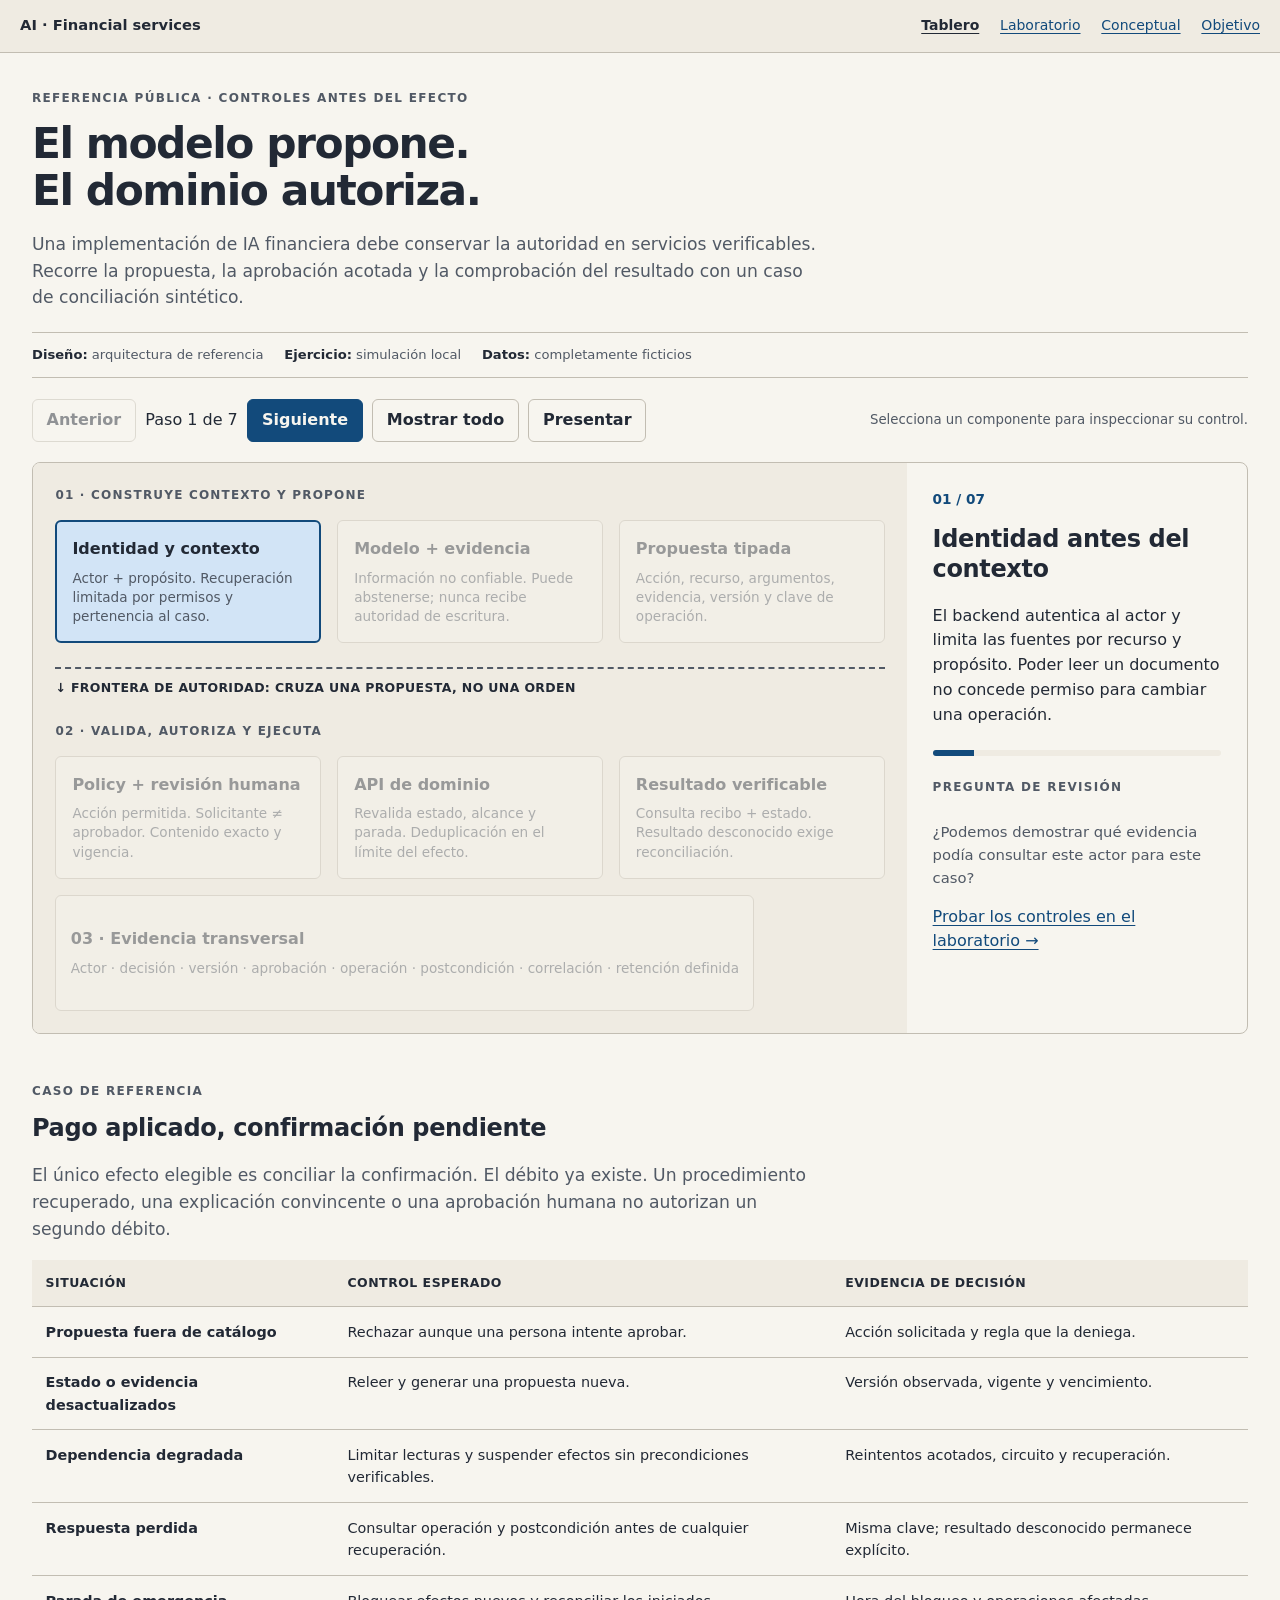
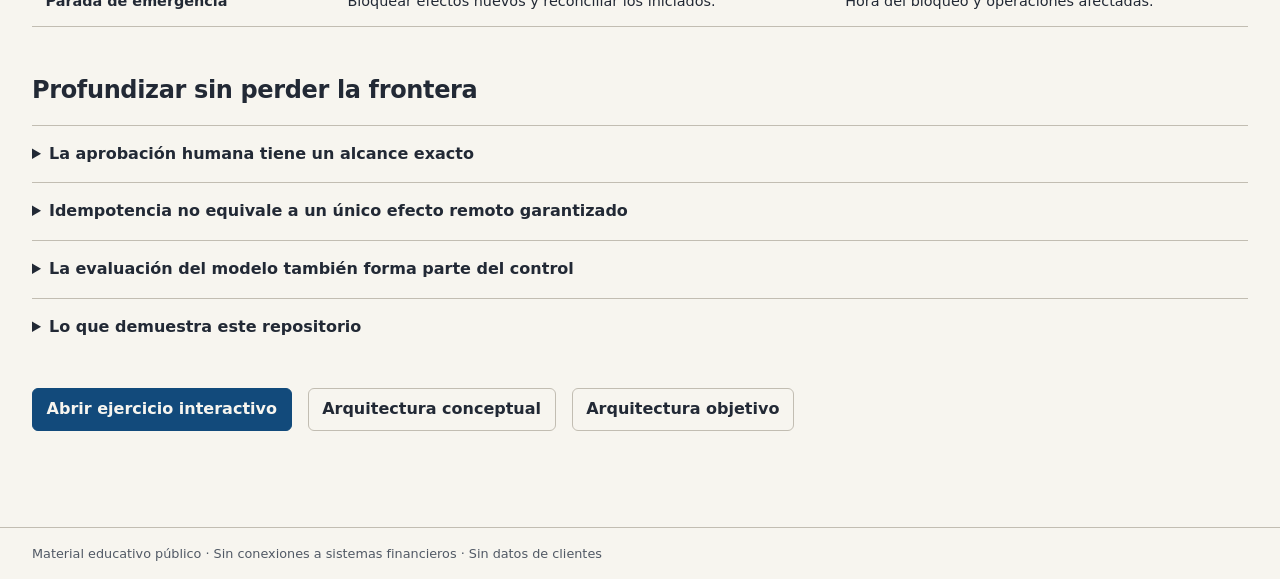
==== board/index.html @ a5ec19ca "Add public financial AI controls, local demo and reference architectures" ====
<!doctype html>
<html lang="es"><head><meta charset="utf-8"><meta name="viewport" content="width=device-width,initial-scale=1"><meta name="description" content="Tablero interactivo de controles para implementar IA en servicios financieros."><title>Controles de IA · Tablero de arquitectura</title><link rel="icon" href="data:,"><link rel="stylesheet" href="style.css"><script defer src="app.js"></script></head>
<body><a class="skip" href="#main">Saltar al tablero</a><header class="topbar"><a class="brand" href="../index.html">AI · Financial services</a><nav aria-label="Navegación principal"><a aria-current="page" href="index.html">Tablero</a><a href="../demo/index.html">Laboratorio</a><a href="../architecture/conceptual.html">Conceptual</a><a href="../architecture/target.html">Objetivo</a></nav></header>
<main id="main"><p class="eyebrow">Referencia pública · Controles antes del efecto</p><h1>El modelo propone.<br>El dominio autoriza.</h1><p class="intro">Una implementación de IA financiera debe conservar la autoridad en servicios verificables. Recorre la propuesta, la aprobación acotada y la comprobación del resultado con un caso de conciliación sintético.</p><div class="scope"><span><strong>Diseño:</strong> arquitectura de referencia</span><span><strong>Ejercicio:</strong> simulación local</span><span><strong>Datos:</strong> completamente ficticios</span></div>
<div class="toolbar" aria-label="Controles del recorrido"><button id="previous">Anterior</button><span id="counter">Paso 1 de 7</span><button id="next" class="primary">Siguiente</button><button id="show-all" aria-pressed="false">Mostrar todo</button><button id="present" aria-pressed="false">Presentar</button><small>Selecciona un componente para inspeccionar su control.</small></div>
<section class="walkthrough" aria-label="Frontera de autoridad"><div class="diagram"><div class="lane-label">01 · Construye contexto y propone</div><div class="lane"><button class="node" data-step="0"><strong>Identidad y contexto</strong><span>Actor + propósito. Recuperación limitada por permisos y pertenencia al caso.</span></button><button class="node" data-step="1"><strong>Modelo + evidencia</strong><span>Información no confiable. Puede abstenerse; nunca recibe autoridad de escritura.</span></button><button class="node" data-step="2"><strong>Propuesta tipada</strong><span>Acción, recurso, argumentos, evidencia, versión y clave de operación.</span></button></div><div class="boundary">↓ FRONTERA DE AUTORIDAD: CRUZA UNA PROPUESTA, NO UNA ORDEN</div><div class="lane-label">02 · Valida, autoriza y ejecuta</div><div class="lane"><button class="node" data-step="3"><strong>Policy + revisión humana</strong><span>Acción permitida. Solicitante ≠ aprobador. Contenido exacto y vigencia.</span></button><button class="node" data-step="4"><strong>API de dominio</strong><span>Revalida estado, alcance y parada. Deduplicación en el límite del efecto.</span></button><button class="node" data-step="5"><strong>Resultado verificable</strong><span>Consulta recibo + estado. Resultado desconocido exige reconciliación.</span></button></div><button class="node audit-rail" data-step="6"><strong>03 · Evidencia transversal</strong><span>Actor · decisión · versión · aprobación · operación · postcondición · correlación · retención definida</span></button></div>
<aside class="coach" aria-live="polite"><p class="step-index" id="step-index">01 / 07</p><h2 id="step-title">Identidad antes del contexto</h2><p id="step-copy">El backend autentica al actor y limita las fuentes por recurso y propósito. Poder leer un documento no concede permiso para cambiar una operación.</p><div class="progress" aria-hidden="true"><span id="progress" style="width:14.285%"></span></div><p class="eyebrow">Pregunta de revisión</p><p id="step-question" class="question">¿Podemos demostrar qué evidencia podía consultar este actor para este caso?</p><a id="step-demo" href="../demo/index.html">Probar los controles en el laboratorio →</a></aside></section>
<section class="section"><p class="eyebrow">Caso de referencia</p><h2>Pago aplicado, confirmación pendiente</h2><p class="intro">El único efecto elegible es conciliar la confirmación. El débito ya existe. Un procedimiento recuperado, una explicación convincente o una aprobación humana no autorizan un segundo débito.</p><div class="table-wrap"><table class="control-table"><thead><tr><th scope="col">Situación</th><th scope="col">Control esperado</th><th scope="col">Evidencia de decisión</th></tr></thead><tbody><tr><td>Propuesta fuera de catálogo</td><td>Rechazar aunque una persona intente aprobar.</td><td>Acción solicitada y regla que la deniega.</td></tr><tr><td>Estado o evidencia desactualizados</td><td>Releer y generar una propuesta nueva.</td><td>Versión observada, vigente y vencimiento.</td></tr><tr><td>Dependencia degradada</td><td>Limitar lecturas y suspender efectos sin precondiciones verificables.</td><td>Reintentos acotados, circuito y recuperación.</td></tr><tr><td>Respuesta perdida</td><td>Consultar operación y postcondición antes de cualquier recuperación.</td><td>Misma clave; resultado desconocido permanece explícito.</td></tr><tr><td>Parada de emergencia</td><td>Bloquear efectos nuevos y reconciliar los iniciados.</td><td>Hora del bloqueo y operaciones afectadas.</td></tr></tbody></table></div></section>
<section class="section"><h2>Profundizar sin perder la frontera</h2><details><summary>La aprobación humana tiene un alcance exacto</summary><p>La identidad del aprobador se verifica en servidor. La autorización se liga a la acción, recurso, argumentos, evidencia y vencimiento. Un cambio invalida esa revisión. Los controles del dominio vuelven a comprobarse inmediatamente antes del efecto.</p></details><details><summary>Idempotencia no equivale a un único efecto remoto garantizado</summary><p>Una clave estable ayuda a reconocer duplicados. Una implementación real necesita almacenamiento durable, operaciones atómicas y un contrato de deduplicación con el destino. La pérdida de una respuesta puede dejar un resultado desconocido que exige consulta y reconciliación.</p></details><details><summary>La evaluación del modelo también forma parte del control</summary><p>Separar la corrección del diagnóstico, el sustento de evidencia, la abstención, la selección de herramientas y las decisiones de autorización. Evaluar casos reservados, instrucciones hostiles, permisos de recuperación y cambios de modelo antes de promover una versión. La simulación local no mide calidad de inferencia.</p></details><details><summary>Lo que demuestra este repositorio</summary><p>Un diseño explicable y un ejercicio determinista de estados. No acredita despliegue, cumplimiento normativo, certificación, seguridad productiva, alta disponibilidad ni rendimiento real. La persistencia, autenticación e inferencia se deben implementar y validar en un entorno separado.</p></details><div class="next-links"><a class="button primary" href="../demo/index.html">Abrir ejercicio interactivo</a><a class="button" href="../architecture/conceptual.html">Arquitectura conceptual</a><a class="button" href="../architecture/target.html">Arquitectura objetivo</a></div></section></main><footer>Material educativo público · Sin conexiones a sistemas financieros · Sin datos de clientes</footer></body></html>
---- board/style.css ----
:root{color-scheme:light;--paper:oklch(97% .008 85);--panel:oklch(94% .012 85);--ink:oklch(28% .025 260);--muted:oklch(46% .023 260);--line:oklch(80% .016 85);--accent:oklch(40% .1 250);--accent-soft:oklch(91% .032 250);--good:oklch(38% .085 155);--good-bg:oklch(93% .03 155);--warn:oklch(41% .075 65);--warn-bg:oklch(94% .045 85);--bad:oklch(42% .13 28);--bad-bg:oklch(94% .025 28)}*{box-sizing:border-box}body{margin:0;background:var(--paper);color:var(--ink);font:16px/1.55 -apple-system,BlinkMacSystemFont,'Segoe UI',system-ui,sans-serif}a{color:var(--accent);text-underline-offset:.2em}a:hover{text-decoration-thickness:2px}button,input,select{font:inherit}button,.button{display:inline-flex;align-items:center;justify-content:center;min-height:42px;padding:.5rem .85rem;border:1px solid var(--line);background:var(--paper);border-radius:6px;color:var(--ink);font-weight:650;cursor:pointer;text-decoration:none}button:hover,.button:hover{border-color:var(--accent);background:var(--accent-soft)}button:active{transform:translateY(1px)}button:disabled{opacity:.48;cursor:default;transform:none}button.primary,.button.primary{background:var(--accent);color:var(--paper);border-color:var(--accent)}button[aria-pressed=true]{background:var(--accent-soft);border-color:var(--accent)}button.danger[aria-pressed=true]{background:var(--bad);color:var(--paper);border-color:var(--bad)}button.danger{color:var(--bad)}:focus-visible{outline:3px solid var(--accent);outline-offset:3px}.skip{position:fixed;left:1rem;top:-5rem;background:var(--paper);padding:1rem;z-index:30}.skip:focus{top:1rem}.topbar{display:flex;align-items:center;justify-content:space-between;gap:1rem;flex-wrap:wrap;padding:.9rem max(1.25rem,calc((100vw - 1440px)/2));border-bottom:1px solid var(--line);background:var(--panel)}.brand{font-size:.92rem;font-weight:750;text-decoration:none;color:var(--ink)}.topbar nav{display:flex;gap:1.3rem;flex-wrap:wrap;font-size:.875rem}.topbar nav a[aria-current=page]{font-weight:750;color:var(--ink)}main{max-width:1440px;padding:2.3rem 2rem 4rem;margin:auto}h1,h2,h3,p{margin-top:0}h1{font-size:2.65rem;line-height:1.12;letter-spacing:-.035em;max-width:26ch;margin-bottom:1rem}h2{font-size:1.5rem;line-height:1.25;letter-spacing:-.015em}h3{font-size:1.125rem;line-height:1.35}.eyebrow{font-size:.75rem;letter-spacing:.11em;text-transform:uppercase;font-weight:750;color:var(--muted);margin-bottom:.75rem}.intro{max-width:72ch;color:var(--muted);font-size:1.075rem}.scope{display:flex;flex-wrap:wrap;gap:.5rem 1.3rem;padding:.75rem 0;margin:1.3rem 0;color:var(--muted);font-size:.82rem;border-top:1px solid var(--line);border-bottom:1px solid var(--line)}.scope strong{color:var(--ink)}.toolbar{display:flex;align-items:center;gap:.6rem;flex-wrap:wrap;margin:1.3rem 0}.toolbar small{margin-left:auto;color:var(--muted)}.walkthrough{display:grid;grid-template-columns:minmax(0,1fr) 340px;border:1px solid var(--line);border-radius:8px;overflow:hidden}.diagram{padding:1.4rem;min-width:0;background:var(--panel)}.lane{display:grid;gap:1rem;grid-template-columns:1fr 1fr 1fr;margin:1rem 0}.lane-label{font-size:.75rem;letter-spacing:.1em;text-transform:uppercase;font-weight:750;color:var(--muted)}.node{position:relative;text-align:left;display:block;background:var(--paper);border:1px solid var(--line);padding:1rem;min-height:116px;font-weight:400;transition:opacity .15s ease-out,border-color .15s ease-out}.node strong{display:block;font-size:1rem;margin-bottom:.4rem}.node span{display:block;font-size:.85rem;line-height:1.4;color:var(--muted)}.node.current{border:2px solid var(--accent);padding:calc(1rem - 1px);background:var(--accent-soft)}.node.pending{opacity:.42}.boundary{border-top:2px dashed var(--muted);margin:1.5rem 0;padding-top:.6rem;font-size:.78rem;font-weight:750;letter-spacing:.03em}.audit-rail{border:1px solid var(--line);background:var(--paper);padding:.9rem;font-size:.85rem}.audit-rail strong{display:block}.coach{padding:1.6rem}.coach .step-index{font-size:.85rem;font-weight:750;color:var(--accent)}.coach p{max-width:65ch}.coach .question{margin-top:1.5rem;color:var(--muted);font-size:.925rem}.progress{height:6px;background:var(--panel);overflow:hidden;border-radius:4px;margin:1.4rem 0}.progress span{display:block;height:100%;background:var(--accent)}.section{margin-top:3rem}.control-table{width:100%;border-collapse:collapse;font-size:.9rem}.control-table th,.control-table td{text-align:left;vertical-align:top;padding:.85rem;border-bottom:1px solid var(--line)}.control-table th{font-size:.78rem;letter-spacing:.04em;text-transform:uppercase;background:var(--panel)}.control-table td:first-child{font-weight:650}.table-wrap{overflow-x:auto}.next-links{display:flex;gap:1rem;flex-wrap:wrap;margin:2rem 0}.note{color:var(--muted);font-size:.9rem;max-width:75ch}details{border-top:1px solid var(--line);padding:1rem 0}summary{cursor:pointer;font-weight:650}details p{max-width:75ch;margin:1rem 0 0}footer{max-width:1440px;margin:auto;padding:1rem 2rem;border-top:1px solid var(--line);color:var(--muted);font-size:.8rem}.presenting .coach,.presenting .section,.presenting .intro,.presenting footer{display:none}.presenting .walkthrough{grid-template-columns:1fr}.presenting .node{min-height:145px}.presenting .node strong{font-size:1.3rem}.presenting .node span{font-size:1rem}.status{display:inline-block;font-size:.71rem;letter-spacing:.035em;font-weight:750;padding:.2rem .4rem;border-radius:4px;background:var(--panel);color:var(--muted);white-space:nowrap}.status-VERIFIED{background:var(--good-bg);color:var(--good)}.status-UNKNOWN,.status-RETRY_WAIT,.status-REVIEW,.status-APPROVED{background:var(--warn-bg);color:var(--warn)}.status-REJECTED,.status-QUARANTINED,.status-EXPIRED,.status-ABSTAINED{background:var(--bad-bg);color:var(--bad)}@media(max-width:1100px){.walkthrough{grid-template-columns:1fr}.coach{border-top:1px solid var(--line)}.coach h2{max-width:none}}@media(max-width:640px){main{padding:1.5rem 1rem 3rem}h1{font-size:2rem}.topbar{padding:.8rem 1rem}.lane{grid-template-columns:1fr}.node{min-height:0}.toolbar small{width:100%;margin-left:0}.diagram,.coach{padding:1rem}.control-table th,.control-table td{padding:.6rem}.presenting .node{min-height:0}footer{padding:1rem}}@media(prefers-reduced-motion:reduce){*{transition:none!important;scroll-behavior:auto!important}}@media print{.topbar nav,.toolbar,.skip,button:not(.node),.next-links{display:none}.walkthrough{display:block}.node{break-inside:avoid}.node.pending{opacity:1}.coach{border-top:1px solid var(--line)}main{padding:0}h1{font-size:24pt}.section{break-inside:avoid}body{font-size:10pt}}
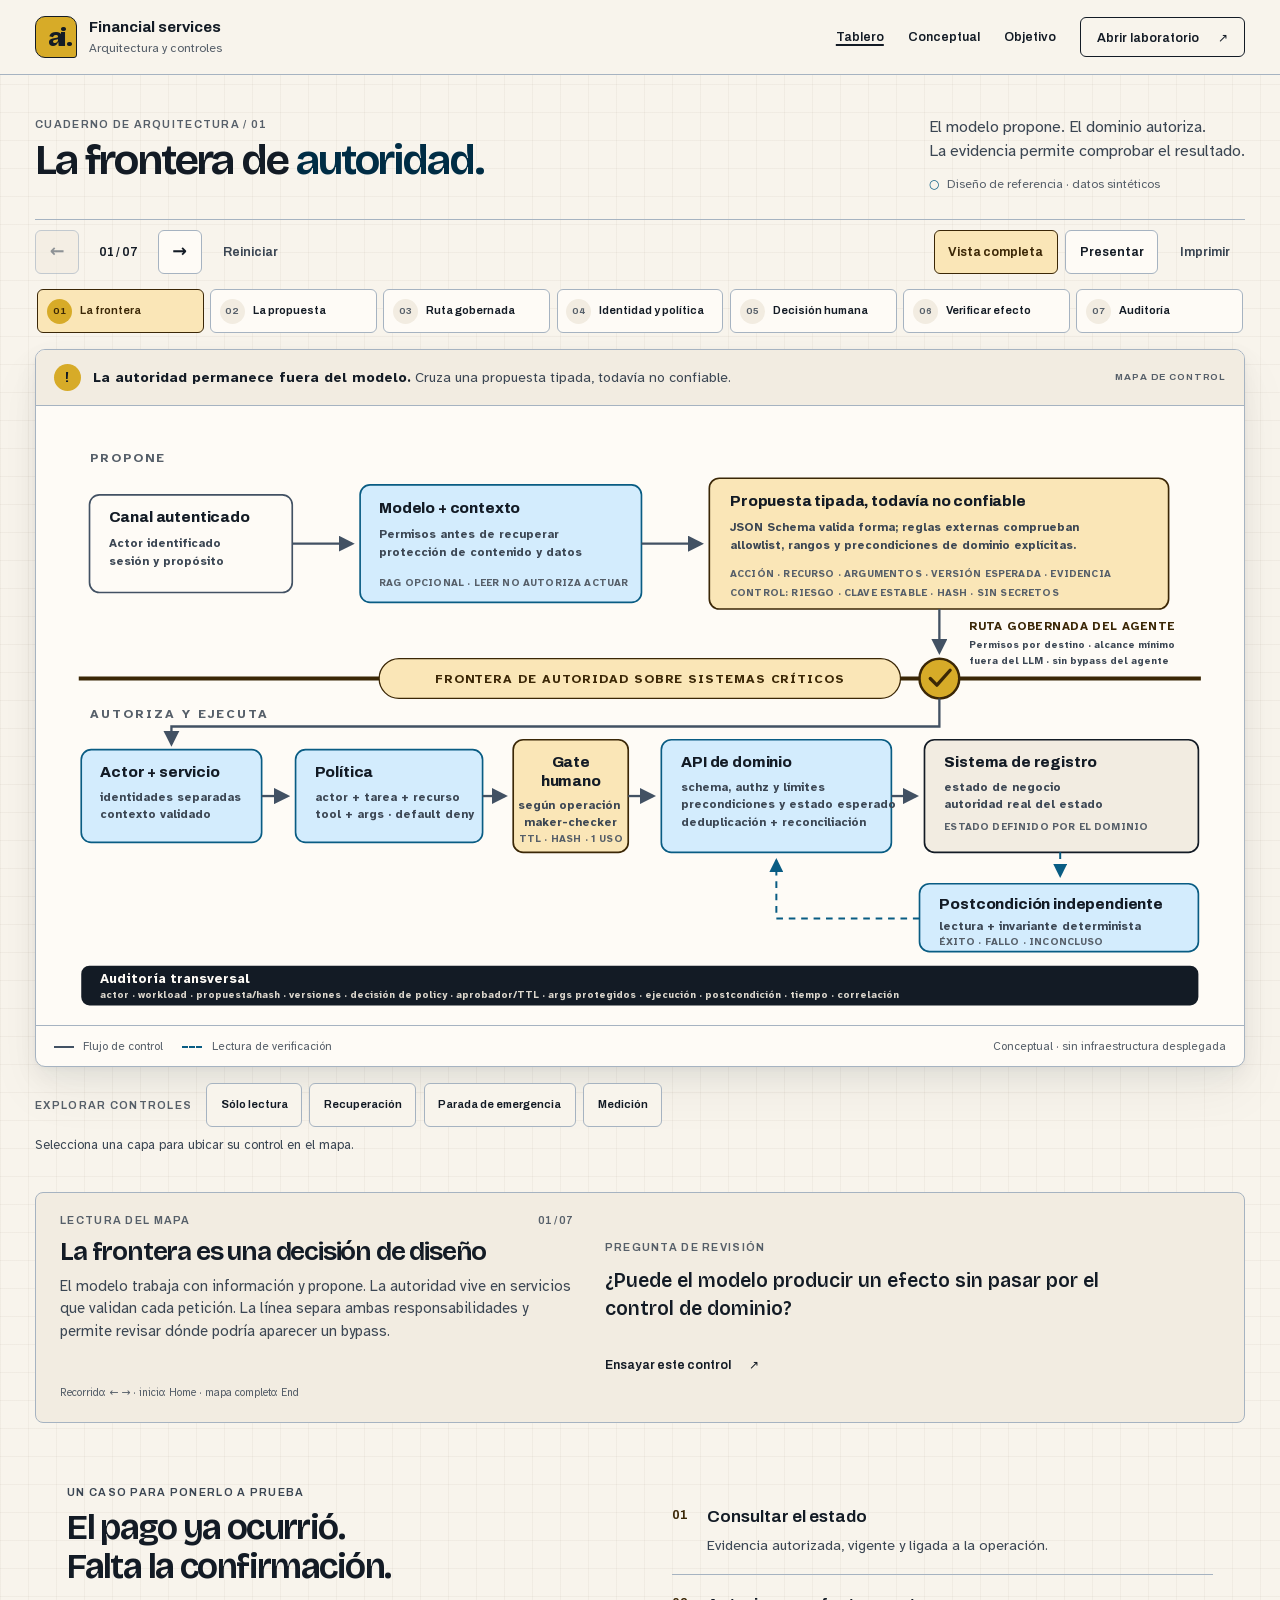
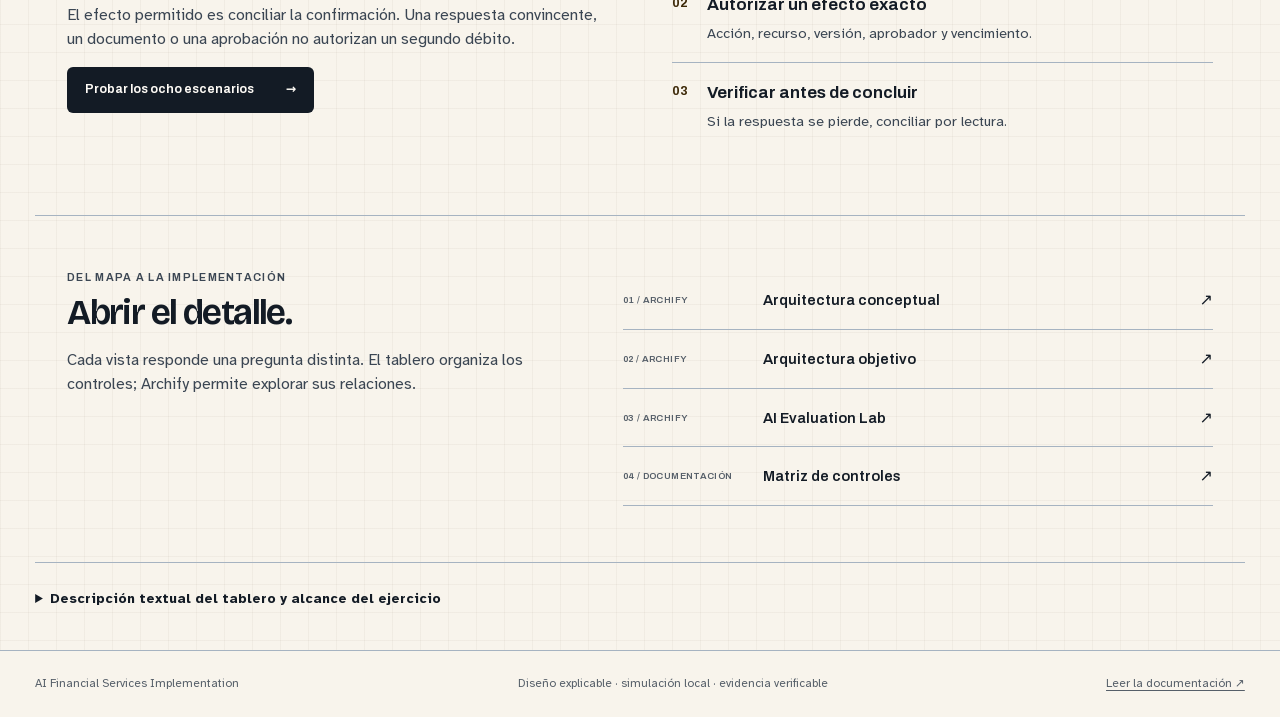
==== commit 816ebdc5: "Restore architecture board and show it in repository README" ====
--- a/board/index.html
+++ b/board/index.html
@@ -1,9 +1,207 @@
 <!doctype html>
-<html lang="es"><head><meta charset="utf-8"><meta name="viewport" content="width=device-width,initial-scale=1"><meta name="description" content="Tablero interactivo de controles para implementar IA en servicios financieros."><title>Controles de IA · Tablero de arquitectura</title><link rel="icon" href="data:,"><link rel="stylesheet" href="style.css"><script defer src="app.js"></script></head>
-<body><a class="skip" href="#main">Saltar al tablero</a><header class="topbar"><a class="brand" href="../index.html">AI · Financial services</a><nav aria-label="Navegación principal"><a aria-current="page" href="index.html">Tablero</a><a href="../demo/index.html">Laboratorio</a><a href="../architecture/conceptual.html">Conceptual</a><a href="../architecture/target.html">Objetivo</a></nav></header>
-<main id="main"><p class="eyebrow">Referencia pública · Controles antes del efecto</p><h1>El modelo propone.<br>El dominio autoriza.</h1><p class="intro">Una implementación de IA financiera debe conservar la autoridad en servicios verificables. Recorre la propuesta, la aprobación acotada y la comprobación del resultado con un caso de conciliación sintético.</p><div class="scope"><span><strong>Diseño:</strong> arquitectura de referencia</span><span><strong>Ejercicio:</strong> simulación local</span><span><strong>Datos:</strong> completamente ficticios</span></div>
-<div class="toolbar" aria-label="Controles del recorrido"><button id="previous">Anterior</button><span id="counter">Paso 1 de 7</span><button id="next" class="primary">Siguiente</button><button id="show-all" aria-pressed="false">Mostrar todo</button><button id="present" aria-pressed="false">Presentar</button><small>Selecciona un componente para inspeccionar su control.</small></div>
-<section class="walkthrough" aria-label="Frontera de autoridad"><div class="diagram"><div class="lane-label">01 · Construye contexto y propone</div><div class="lane"><button class="node" data-step="0"><strong>Identidad y contexto</strong><span>Actor + propósito. Recuperación limitada por permisos y pertenencia al caso.</span></button><button class="node" data-step="1"><strong>Modelo + evidencia</strong><span>Información no confiable. Puede abstenerse; nunca recibe autoridad de escritura.</span></button><button class="node" data-step="2"><strong>Propuesta tipada</strong><span>Acción, recurso, argumentos, evidencia, versión y clave de operación.</span></button></div><div class="boundary">↓ FRONTERA DE AUTORIDAD: CRUZA UNA PROPUESTA, NO UNA ORDEN</div><div class="lane-label">02 · Valida, autoriza y ejecuta</div><div class="lane"><button class="node" data-step="3"><strong>Policy + revisión humana</strong><span>Acción permitida. Solicitante ≠ aprobador. Contenido exacto y vigencia.</span></button><button class="node" data-step="4"><strong>API de dominio</strong><span>Revalida estado, alcance y parada. Deduplicación en el límite del efecto.</span></button><button class="node" data-step="5"><strong>Resultado verificable</strong><span>Consulta recibo + estado. Resultado desconocido exige reconciliación.</span></button></div><button class="node audit-rail" data-step="6"><strong>03 · Evidencia transversal</strong><span>Actor · decisión · versión · aprobación · operación · postcondición · correlación · retención definida</span></button></div>
-<aside class="coach" aria-live="polite"><p class="step-index" id="step-index">01 / 07</p><h2 id="step-title">Identidad antes del contexto</h2><p id="step-copy">El backend autentica al actor y limita las fuentes por recurso y propósito. Poder leer un documento no concede permiso para cambiar una operación.</p><div class="progress" aria-hidden="true"><span id="progress" style="width:14.285%"></span></div><p class="eyebrow">Pregunta de revisión</p><p id="step-question" class="question">¿Podemos demostrar qué evidencia podía consultar este actor para este caso?</p><a id="step-demo" href="../demo/index.html">Probar los controles en el laboratorio →</a></aside></section>
-<section class="section"><p class="eyebrow">Caso de referencia</p><h2>Pago aplicado, confirmación pendiente</h2><p class="intro">El único efecto elegible es conciliar la confirmación. El débito ya existe. Un procedimiento recuperado, una explicación convincente o una aprobación humana no autorizan un segundo débito.</p><div class="table-wrap"><table class="control-table"><thead><tr><th scope="col">Situación</th><th scope="col">Control esperado</th><th scope="col">Evidencia de decisión</th></tr></thead><tbody><tr><td>Propuesta fuera de catálogo</td><td>Rechazar aunque una persona intente aprobar.</td><td>Acción solicitada y regla que la deniega.</td></tr><tr><td>Estado o evidencia desactualizados</td><td>Releer y generar una propuesta nueva.</td><td>Versión observada, vigente y vencimiento.</td></tr><tr><td>Dependencia degradada</td><td>Limitar lecturas y suspender efectos sin precondiciones verificables.</td><td>Reintentos acotados, circuito y recuperación.</td></tr><tr><td>Respuesta perdida</td><td>Consultar operación y postcondición antes de cualquier recuperación.</td><td>Misma clave; resultado desconocido permanece explícito.</td></tr><tr><td>Parada de emergencia</td><td>Bloquear efectos nuevos y reconciliar los iniciados.</td><td>Hora del bloqueo y operaciones afectadas.</td></tr></tbody></table></div></section>
-<section class="section"><h2>Profundizar sin perder la frontera</h2><details><summary>La aprobación humana tiene un alcance exacto</summary><p>La identidad del aprobador se verifica en servidor. La autorización se liga a la acción, recurso, argumentos, evidencia y vencimiento. Un cambio invalida esa revisión. Los controles del dominio vuelven a comprobarse inmediatamente antes del efecto.</p></details><details><summary>Idempotencia no equivale a un único efecto remoto garantizado</summary><p>Una clave estable ayuda a reconocer duplicados. Una implementación real necesita almacenamiento durable, operaciones atómicas y un contrato de deduplicación con el destino. La pérdida de una respuesta puede dejar un resultado desconocido que exige consulta y reconciliación.</p></details><details><summary>La evaluación del modelo también forma parte del control</summary><p>Separar la corrección del diagnóstico, el sustento de evidencia, la abstención, la selección de herramientas y las decisiones de autorización. Evaluar casos reservados, instrucciones hostiles, permisos de recuperación y cambios de modelo antes de promover una versión. La simulación local no mide calidad de inferencia.</p></details><details><summary>Lo que demuestra este repositorio</summary><p>Un diseño explicable y un ejercicio determinista de estados. No acredita despliegue, cumplimiento normativo, certificación, seguridad productiva, alta disponibilidad ni rendimiento real. La persistencia, autenticación e inferencia se deben implementar y validar en un entorno separado.</p></details><div class="next-links"><a class="button primary" href="../demo/index.html">Abrir ejercicio interactivo</a><a class="button" href="../architecture/conceptual.html">Arquitectura conceptual</a><a class="button" href="../architecture/target.html">Arquitectura objetivo</a></div></section></main><footer>Material educativo público · Sin conexiones a sistemas financieros · Sin datos de clientes</footer></body></html>
+<html lang="es">
+<head>
+  <meta charset="utf-8">
+  <meta name="viewport" content="width=device-width,initial-scale=1">
+  <meta name="description" content="Tablero interactivo de controles para IA financiera: propuesta, autoridad y evidencia.">
+  <meta name="theme-color" content="#f5f1e8">
+  <title>Frontera de autoridad · AI Financial Services</title>
+  <link rel="icon" href="data:,">
+  <link rel="stylesheet" href="assets/fonts/fonts.css">
+  <link rel="stylesheet" href="board.css">
+  <link rel="stylesheet" href="diagram.css">
+  <script defer src="app.js"></script>
+</head>
+<body>
+  <a class="skip-link" href="#main">Saltar al tablero</a>
+  <header class="site-header">
+    <a class="brand" href="../index.html" aria-label="AI Financial Services, inicio"><span class="brand-symbol" aria-hidden="true">ai<span>·</span></span><span>Financial services<small>Arquitectura y controles</small></span></a>
+    <nav aria-label="Navegación principal">
+      <a href="index.html" aria-current="page">Tablero</a>
+      <a href="../architecture/conceptual.html">Conceptual</a>
+      <a href="../architecture/target.html">Objetivo</a>
+      <a class="nav-lab" href="../demo/index.html">Abrir laboratorio <span aria-hidden="true">↗</span></a>
+    </nav>
+  </header>
+  <main id="main" tabindex="-1">
+    <section class="intro" aria-labelledby="title">
+      <div><p class="eyebrow">Cuaderno de arquitectura / 01</p><h1 id="title">La frontera de <span>autoridad.</span></h1></div>
+      <div class="intro-note"><p>El modelo propone. El dominio autoriza.<br>La evidencia permite comprobar el resultado.</p><span class="scope-label"><span aria-hidden="true">○</span> Diseño de referencia · datos sintéticos</span></div>
+    </section>
+    <section class="workspace" aria-label="Tablero de controles de IA">
+      <div class="board-column">
+        <div class="board-toolbar" role="group" aria-label="Controles del recorrido">
+          <div class="walk-controls"><button id="previous" aria-label="Paso anterior" title="Paso anterior">←</button><span id="counter" class="counter">01 / 07</span><button id="next" aria-label="Paso siguiente" title="Paso siguiente">→</button><button id="restart" class="text-button">Reiniciar</button></div>
+          <div class="view-controls"><button id="show-all" aria-pressed="true">Vista completa</button><button id="present" aria-pressed="false">Presentar</button><button id="print" class="text-button">Imprimir</button></div>
+        </div>
+        <nav class="step-nav" aria-label="Siete pasos de control">
+          <ol>
+            <li><button data-go-step="1" aria-current="step"><span>01</span> La frontera</button></li>
+            <li><button data-go-step="2"><span>02</span> La propuesta</button></li>
+            <li><button data-go-step="3"><span>03</span> Ruta gobernada</button></li>
+            <li><button data-go-step="4"><span>04</span> Identidad y política</button></li>
+            <li><button data-go-step="5"><span>05</span> Decisión humana</button></li>
+            <li><button data-go-step="6"><span>06</span> Verificar efecto</button></li>
+            <li><button data-go-step="7"><span>07</span> Auditoría</button></li>
+          </ol>
+        </nav>
+        <figure class="board">
+          <div class="thesis"><span class="thesis-mark" aria-hidden="true">!</span><p><strong>La autoridad permanece fuera del modelo.</strong> Cruza una propuesta tipada, todavía no confiable.</p><span class="figure-label">MAPA DE CONTROL</span></div>
+          <div class="diagram-scroll" tabindex="0" aria-label="Mapa de arquitectura desplazable; descripción textual al final del tablero">
+<svg class="diagram" viewBox="0 0 1440 720" role="img" aria-labelledby="diagram-title diagram-desc">
+  <title id="diagram-title">Arquitectura de IA con frontera de autoridad</title>
+  <desc id="diagram-desc">Un canal autenticado entrega contexto a un modelo con recuperación controlada. El modelo produce una propuesta tipada que cruza la ruta gobernada del agente. Debajo, identidad, política, aprobación humana según riesgo, una API de dominio y el sistema de registro autorizan y ejecutan. Una lectura independiente verifica la postcondición y una auditoría transversal registra toda la cadena.</desc>
+  <defs>
+    <marker id="arrow" viewBox="0 0 10 10" refX="8.2" refY="5" markerWidth="7" markerHeight="7" orient="auto-start-reverse">
+      <path d="M 0 0 L 10 5 L 0 10 z" fill="oklch(43% 0.035 252)" />
+    </marker>
+    <marker id="arrow-control" viewBox="0 0 10 10" refX="8.2" refY="5" markerWidth="7" markerHeight="7" orient="auto-start-reverse">
+      <path d="M 0 0 L 10 5 L 0 10 z" fill="oklch(45% 0.095 237)" />
+    </marker>
+  </defs>
+  <g class="reveal is-visible" data-step="1" aria-hidden="false">
+    <text class="lane-label" x="56" y="48">PROPONE</text>
+    <line class="boundary" x1="42" y1="310" x2="1398" y2="310" />
+    <rect class="boundary-label-bg" x="405" y="286" width="630" height="48" rx="24" />
+    <text class="boundary-label" x="720" y="316" text-anchor="middle">FRONTERA DE AUTORIDAD SOBRE SISTEMAS CRÍTICOS</text>
+    <text class="lane-label" x="56" y="358">AUTORIZA Y EJECUTA</text>
+  </g>
+  <g class="reveal" data-step="2" aria-hidden="true">
+    <rect class="node" x="55" y="88" width="245" height="118" rx="12" />
+    <text class="node-title" x="78" y="121">Canal autenticado</text>
+    <text class="node-copy" x="78" y="151">
+      <tspan x="78" dy="0">Actor identificado</tspan>
+      <tspan x="78" dy="22">sesión y propósito</tspan>
+    </text>
+    <path class="flow" d="M 300 147 H 372" />
+    <rect class="node node-control" x="382" y="76" width="340" height="142" rx="12" />
+    <text class="node-title" x="405" y="110">Modelo + contexto</text>
+    <text class="node-copy" x="405" y="140">
+      <tspan x="405" dy="0">Permisos antes de recuperar</tspan>
+      <tspan x="405" dy="22">protección de contenido y datos</tspan>
+    </text>
+    <text class="node-micro" x="405" y="198">RAG OPCIONAL · LEER NO AUTORIZA ACTUAR</text>
+    <path class="flow" d="M 722 147 H 794" />
+    <rect class="node node-action" x="804" y="68" width="555" height="158" rx="12" />
+    <text class="node-title" x="829" y="102">Propuesta tipada, todavía no confiable</text>
+    <text class="node-copy" x="829" y="132">
+      <tspan x="829" dy="0">JSON Schema valida forma; reglas externas comprueban</tspan>
+      <tspan x="829" dy="22">allowlist, rangos y precondiciones de dominio explícitas.</tspan>
+    </text>
+    <text class="node-micro" x="829" y="187">ACCIÓN · RECURSO · ARGUMENTOS · VERSIÓN ESPERADA · EVIDENCIA</text>
+    <text class="node-micro" x="829" y="210">CONTROL: RIESGO · CLAVE ESTABLE · HASH · SIN SECRETOS</text>
+  </g>
+  <g class="reveal" data-step="3" aria-hidden="true">
+    <path class="flow" d="M 1082 226 V 278" />
+    <circle class="gateway" cx="1082" cy="310" r="24" />
+    <path d="M 1071 310 L 1079 318 L 1095 300" fill="none" stroke="oklch(29% 0.055 76)" stroke-width="4" stroke-linecap="round" stroke-linejoin="round" />
+    <text class="gateway-label" x="1118" y="251">RUTA GOBERNADA DEL AGENTE</text>
+    <text class="gateway-copy" x="1118" y="273">Permisos por destino · alcance mínimo</text>
+    <text class="gateway-copy" x="1118" y="292">fuera del LLM · sin bypass del agente</text>
+  </g>
+  <g class="reveal" data-step="4" aria-hidden="true">
+    <path class="flow" d="M 1082 334 V 368 H 154 V 389" />
+    <rect class="node node-control" x="45" y="396" width="218" height="112" rx="12" />
+    <text class="node-title" x="68" y="429">Actor + servicio</text>
+    <text class="node-copy" x="68" y="458">
+      <tspan x="68" dy="0">identidades separadas</tspan>
+      <tspan x="68" dy="21">contexto validado</tspan>
+    </text>
+    <path class="flow" d="M 263 452 H 294" />
+    <rect class="node node-control" x="304" y="396" width="226" height="112" rx="12" />
+    <text class="node-title" x="327" y="429">Política</text>
+    <text class="node-copy" x="327" y="458">
+      <tspan x="327" dy="0">actor + tarea + recurso</tspan>
+      <tspan x="327" dy="21">tool + args · default deny</tspan>
+    </text>
+    <rect class="node node-control" x="746" y="384" width="278" height="136" rx="12" />
+    <text class="node-title" x="770" y="417">API de dominio</text>
+    <text class="node-copy" x="770" y="446">
+      <tspan x="770" dy="0">schema, authz y límites</tspan>
+      <tspan x="770" dy="21">precondiciones y estado esperado</tspan>
+      <tspan x="770" dy="21">deduplicación + reconciliación</tspan>
+    </text>
+    <path class="flow" d="M 1024 452 H 1054" />
+    <rect class="node node-target" x="1064" y="384" width="331" height="136" rx="12" />
+    <text class="node-title" x="1088" y="417">Sistema de registro</text>
+    <text class="node-copy" x="1088" y="446">
+      <tspan x="1088" dy="0">estado de negocio</tspan>
+      <tspan x="1088" dy="21">autoridad real del estado</tspan>
+    </text>
+    <text class="node-micro" x="1088" y="493">ESTADO DEFINIDO POR EL DOMINIO</text>
+  </g>
+  <g class="reveal" data-step="5" aria-hidden="true">
+    <path class="flow" d="M 530 452 H 557" />
+    <rect class="node node-action" x="567" y="384" width="139" height="136" rx="12" />
+    <text class="node-title" x="636.5" y="417" text-anchor="middle">Gate</text>
+    <text class="node-title" x="636.5" y="440" text-anchor="middle">humano</text>
+    <text class="node-copy" x="636.5" y="468" text-anchor="middle">
+      <tspan x="636.5" dy="0">según operación</tspan>
+      <tspan x="636.5" dy="20">maker-checker</tspan>
+    </text>
+    <text class="node-micro" x="636.5" y="507" text-anchor="middle">TTL · HASH · 1 USO</text>
+    <path class="flow" d="M 706 452 H 736" />
+  </g>
+  <g class="reveal" data-step="6" aria-hidden="true">
+    <path class="flow-dashed" d="M 1228 520 V 548" />
+    <rect class="node node-control" x="1058" y="558" width="337" height="82" rx="12" />
+    <text class="node-title" x="1082" y="588">Postcondición independiente</text>
+    <text class="node-copy" x="1082" y="614">lectura + invariante determinista</text>
+    <text class="node-micro" x="1082" y="632">ÉXITO · FALLO · INCONCLUSO</text>
+    <path class="flow-dashed" d="M 1058 600 H 885 V 530" />
+  </g>
+  <g class="reveal" data-step="7" aria-hidden="true">
+    <rect class="audit-rail" x="45" y="657" width="1350" height="48" rx="10" />
+    <text class="audit-title" x="68" y="678">Auditoría transversal</text>
+    <text class="audit-copy" x="68" y="696">actor · workload · propuesta/hash · versiones · decisión de policy · aprobador/TTL · args protegidos · ejecución · postcondición · tiempo · correlación</text>
+  </g>
+  <g id="overlay-readonly" class="extension-layer" aria-hidden="true" hidden="hidden">
+    <rect class="extension-box" x="766" y="342" width="432" height="34" rx="8" />
+    <text class="extension-title" x="783" y="364">SÓLO LECTURA</text>
+    <text class="extension-copy" x="885" y="364">sin acción mutante; mismo plano de control</text>
+  </g>
+  <g id="overlay-durable" class="extension-layer" aria-hidden="true" hidden="hidden">
+    <rect class="extension-box" x="742" y="548" width="284" height="87" rx="10" />
+    <text class="extension-title" x="765" y="577">Recuperación durable</text>
+    <text class="extension-copy" x="765" y="600">Estado durable + clave estable</text>
+    <text class="extension-copy" x="765" y="621">Entrega repetible; efecto verificable</text>
+  </g>
+  <g id="overlay-kill" class="extension-layer" aria-hidden="true" hidden="hidden">
+    <line class="danger-mark" x1="716" y1="431" x2="738" y2="473" />
+    <line class="danger-mark" x1="738" y1="431" x2="716" y2="473" />
+    <rect x="574" y="535" width="280" height="48" rx="8" fill="oklch(94% 0.035 28)" stroke="oklch(49% 0.16 28)" stroke-width="2" />
+    <text x="594" y="555" fill="oklch(49% 0.16 28)" font-size="14" font-weight="800">PARADA POR HERRAMIENTA</text>
+    <text x="594" y="575" fill="oklch(39% 0.026 252)" font-size="12.5">bloquea nuevos efectos; revisar los iniciados</text>
+  </g>
+  <g id="overlay-metrics" class="extension-layer" aria-hidden="true" hidden="hidden">
+    <rect class="extension-box" x="45" y="548" width="654" height="87" rx="10" />
+    <text class="extension-title" x="68" y="576">¿Cómo sé que funciona?</text>
+    <text class="extension-copy" x="68" y="600">acción y argumentos · acceso a datos · latencia · costo</text>
+    <text class="extension-copy" x="68" y="622">permisos erróneos · postcondición · duplicados · incertidumbre</text>
+  </g>
+</svg>
+          </div>
+          <figcaption><span><span class="legend-line" aria-hidden="true"></span> Flujo de control</span><span><span class="legend-line dashed" aria-hidden="true"></span> Lectura de verificación</span><span>Conceptual · sin infraestructura desplegada</span></figcaption>
+        </figure>
+        <div class="layers" role="group" aria-label="Capas opcionales del mapa"><span class="eyebrow">Explorar controles</span><button data-layer="readonly" aria-pressed="false">Sólo lectura</button><button data-layer="durable" aria-pressed="false">Recuperación</button><button data-layer="kill" aria-pressed="false">Parada de emergencia</button><button data-layer="metrics" aria-pressed="false">Medición</button><p id="layer-note">Selecciona una capa para ubicar su control en el mapa.</p></div>
+      </div>
+      <aside class="coach" aria-labelledby="step-title">
+        <div class="coach-heading"><p class="eyebrow">Lectura del mapa</p><span id="step-index">01 / 07</span></div>
+        <h2 id="step-title">La frontera es una decisión de diseño</h2>
+        <p id="step-copy"></p>
+        <div class="review-question"><span class="eyebrow">Pregunta de revisión</span><p id="step-question"></p></div>
+        <a class="coach-link" href="../demo/index.html">Ensayar este control <span aria-hidden="true">↗</span></a>
+        <p class="keyboard-hint">Recorrido: ← → · inicio: Home · mapa completo: End</p>
+      </aside>
+    </section>
+    <section class="case-study" aria-labelledby="case-title">
+      <div><p class="eyebrow">Un caso para ponerlo a prueba</p><h2 id="case-title">El pago ya ocurrió.<br>Falta la confirmación.</h2><p>El efecto permitido es conciliar la confirmación. Una respuesta convincente, un documento o una aprobación no autorizan un segundo débito.</p><a class="button primary" href="../demo/index.html">Probar los ocho escenarios <span aria-hidden="true">→</span></a></div>
+      <ol class="case-sequence"><li><span>01</span><div><strong>Consultar el estado</strong><p>Evidencia autorizada, vigente y ligada a la operación.</p></div></li><li><span>02</span><div><strong>Autorizar un efecto exacto</strong><p>Acción, recurso, versión, aprobador y vencimiento.</p></div></li><li><span>03</span><div><strong>Verificar antes de concluir</strong><p>Si la respuesta se pierde, conciliar por lectura.</p></div></li></ol>
+    </section>
+    <section class="reading" aria-labelledby="reading-title"><div><p class="eyebrow">Del mapa a la implementación</p><h2 id="reading-title">Abrir el detalle.</h2><p>Cada vista responde una pregunta distinta. El tablero organiza los controles; Archify permite explorar sus relaciones.</p></div><div class="reading-links"><a href="../architecture/conceptual.html"><span>01 / ARCHIFY</span><strong>Arquitectura conceptual</strong><span aria-hidden="true">↗</span></a><a href="../architecture/target.html"><span>02 / ARCHIFY</span><strong>Arquitectura objetivo</strong><span aria-hidden="true">↗</span></a><a href="../architecture/evaluation-lab.html"><span>03 / ARCHIFY</span><strong>AI Evaluation Lab</strong><span aria-hidden="true">↗</span></a><a href="../docs/controls.md"><span>04 / DOCUMENTACIÓN</span><strong>Matriz de controles</strong><span aria-hidden="true">↗</span></a></div></section>
+    <details class="text-description"><summary>Descripción textual del tablero y alcance del ejercicio</summary><p>Un canal autenticado entrega contexto autorizado al modelo. La recuperación documental es opcional y no concede permiso de acción. La salida pasa como propuesta tipada por una ruta gobernada. Fuera del modelo, identidad, política, aprobación según riesgo y API de dominio verifican permisos y estado antes de actuar sobre el sistema de registro. Una lectura independiente comprueba la postcondición; la auditoría correlaciona decisiones y resultados.</p><p>Las capas ubican lecturas, recuperación, parada y medición como requisitos de diseño. La demo local ilustra reglas con respuestas predeterminadas; no demuestra aislamiento, identidad real ni un único efecto remoto garantizado. AI Evaluation Lab es un diseño separado, todavía conceptual.</p></details>
+    <p class="sr-only" id="step-announcement" role="status" aria-live="polite"></p>
+  </main>
+  <footer><span>AI Financial Services Implementation</span><span>Diseño explicable · simulación local · evidencia verificable</span><a href="../README.md">Leer la documentación ↗</a></footer>
+</body>
+</html>
--- a/board/assets/fonts/fonts.css
+++ b/board/assets/fonts/fonts.css
@@ -0,0 +1,8 @@
+/* Local font assets. Copyright and SIL Open Font License notices: FONT-LICENSES.txt. */
+@font-face { font-family: "Bricolage Grotesque"; font-style: normal; font-weight: 500 800; font-stretch: 75% 100%; font-display: swap; src: url("./bricolage-grotesque-variable.woff2") format("woff2"); }
+
+@font-face { font-family: "Atkinson Hyperlegible"; font-style: normal; font-weight: 400; font-stretch: 100%; font-display: swap; src: url("./atkinson-hyperlegible-regular.woff2") format("woff2"); }
+
+@font-face { font-family: "Atkinson Hyperlegible"; font-style: normal; font-weight: 700; font-stretch: 100%; font-display: swap; src: url("./atkinson-hyperlegible-bold.woff2") format("woff2"); }
+
+@font-face { font-family: "Archivo"; font-style: normal; font-weight: 600 800; font-stretch: 100%; font-display: swap; src: url("./archivo-variable.woff2") format("woff2"); }
--- a/board/board.css
+++ b/board/board.css
@@ -0,0 +1,189 @@
+:root {
+  color-scheme: light;
+  --canvas: oklch(96.8% 0.012 83);
+  --surface: oklch(99% 0.008 83);
+  --surface-muted: oklch(94.5% 0.016 83);
+  --ink: oklch(22% 0.022 252);
+  --ink-soft: oklch(39% 0.026 252);
+  --ink-muted: oklch(48% 0.02 252);
+  --line: oklch(76% 0.025 252);
+  --line-strong: oklch(43% 0.035 252);
+  --accent: oklch(76% 0.145 88);
+  --accent-soft: oklch(93% 0.065 88);
+  --accent-ink: oklch(29% 0.055 76);
+  --control: oklch(45% 0.095 237);
+  --control-soft: oklch(93% 0.035 237);
+  --control-ink: oklch(28% 0.065 237);
+  --danger: oklch(49% 0.16 28);
+  --ease: cubic-bezier(0.16, 1, 0.3, 1);
+  font-family: 'Atkinson Hyperlegible', system-ui, sans-serif;
+  color: var(--ink);
+  background: var(--canvas);
+  font-synthesis: none;
+}
+* { box-sizing: border-box; }
+html { scroll-behavior: smooth; -webkit-font-smoothing: antialiased; }
+body {
+  margin: 0; min-width: 320px; line-height: 1.5;
+  background-image: linear-gradient(oklch(77% 0.02 83 / .12) 1px, transparent 1px), linear-gradient(90deg, oklch(77% 0.02 83 / .12) 1px, transparent 1px);
+  background-size: 28px 28px;
+}
+a { color: inherit; text-underline-offset: .22em; }
+button, .button { font: 650 .78rem/1.25 'Archivo', system-ui, sans-serif; }
+button { min-height: 44px; min-width: 44px; padding: .55rem .85rem; color: var(--ink); border: 1px solid var(--line); border-radius: 6px; background: var(--surface); cursor: pointer; transition: background-color 180ms var(--ease), border-color 180ms var(--ease), transform 180ms var(--ease); }
+button:hover { background: var(--surface-muted); border-color: var(--line-strong); }
+button:active { transform: translateY(1px); }
+button:disabled { cursor: default; color: var(--ink-muted); background: var(--surface-muted); opacity: .65; transform: none; }
+button[aria-pressed='true'] { color: var(--accent-ink); background: var(--accent-soft); border-color: var(--accent-ink); }
+a:focus-visible, button:focus-visible, summary:focus-visible, .diagram-scroll:focus-visible { outline: 3px solid var(--control); outline-offset: 4px; }
+[hidden] { display: none !important; }
+::selection { color: var(--accent-ink); background: var(--accent); }
+.sr-only { position: absolute; width: 1px; height: 1px; padding: 0; margin: -1px; overflow: hidden; clip-path: inset(50%); white-space: nowrap; }
+.skip-link { position: fixed; z-index: 100; top: .75rem; left: .75rem; padding: .7rem 1rem; color: var(--surface); background: var(--ink); transform: translateY(-200%); }
+.skip-link:focus { transform: none; }
+.site-header { display: flex; align-items: center; justify-content: space-between; gap: 1rem; padding: 1rem 2.2rem; border-bottom: 1px solid var(--line); background: var(--canvas); }
+.brand { display: flex; align-items: center; gap: .75rem; text-decoration: none; font: 700 .95rem/1.25 'Archivo', sans-serif; }
+.brand small { display: block; margin-top: .18rem; color: var(--ink-muted); font: 400 .77rem 'Atkinson Hyperlegible', sans-serif; }
+.brand-symbol { display: grid; place-content: center; position: relative; width: 42px; height: 42px; border: 1px solid var(--ink); border-radius: 10px 10px 3px 10px; font: 750 1.65rem 'Bricolage Grotesque', sans-serif; letter-spacing: -.12em; background: var(--accent); }
+.brand-symbol span { position: absolute; right: 6px; top: 11px; }
+.site-header nav { display: flex; flex-wrap: wrap; gap: 1.5rem; align-items: center; font: 600 .78rem 'Archivo', sans-serif; }
+.site-header nav a { text-decoration: none; padding: .5rem 0; }
+.site-header nav a[aria-current] { text-decoration: underline; text-decoration-thickness: 2px; }
+.site-header nav .nav-lab { border: 1px solid var(--ink); padding: .7rem 1rem; border-radius: 6px; }
+.nav-lab span { margin-left: 1rem; }
+main { max-width: 1800px; margin: auto; padding: 0 2.2rem; }
+.intro { display: flex; align-items: center; justify-content: space-between; gap: 2rem; padding: 2rem 0 1.5rem; }
+.eyebrow { margin: 0 0 .55rem; color: var(--ink-muted); font: 650 .67rem 'Archivo', sans-serif; letter-spacing: .12em; text-transform: uppercase; }
+h1, h2 { font-family: 'Bricolage Grotesque', system-ui, sans-serif; font-weight: 650; letter-spacing: -.045em; text-wrap: balance; }
+h1 { margin: 0; font-size: 2.7rem; line-height: 1.04; }
+h1 span { color: var(--control-ink); }
+.intro-note { max-width: 33rem; padding-top: .5rem; }
+.intro-note p { margin: 0 0 .5rem; font-size: 1rem; color: var(--ink-soft); }
+.scope-label { color: var(--ink-muted); font-size: .76rem; }
+.scope-label > span { color: var(--control); margin-right: .3rem; }
+.workspace { display: grid; gap: 1.5rem; align-items: start; }
+.board-column { min-width: 0; }
+.board-toolbar { display: flex; align-items: center; justify-content: space-between; gap: .8rem; padding: .65rem 0; border-top: 1px solid var(--line); }
+.walk-controls, .view-controls { display: flex; align-items: center; gap: .45rem; }
+.walk-controls > button:first-child, .walk-controls > button:nth-child(3) { font-size: 1.1rem; padding: .3rem; }
+.counter { min-width: 4rem; text-align: center; font: 650 .75rem 'Archivo', sans-serif; font-variant-numeric: tabular-nums; }
+.text-button { background: transparent; border-color: transparent; color: var(--ink-soft); }
+.step-nav { overflow-x: auto; scrollbar-width: thin; margin-bottom: .65rem; }
+.step-nav ol { display: grid; grid-template-columns: repeat(7, minmax(0, 1fr)); gap: .4rem; list-style: none; margin: 0; padding: .25rem .1rem .35rem; min-width: 850px; }
+.step-nav button { display: flex; align-items: center; gap: .5rem; width: 100%; height: 100%; text-align: left; font-size: .68rem; padding: .55rem; }
+.step-nav button > span { display: grid; place-content: center; flex: 0 0 25px; height: 25px; font-size: .62rem; border-radius: 50%; color: var(--ink-muted); background: var(--surface-muted); }
+.step-nav button[aria-current] { border-color: var(--accent-ink); background: var(--accent-soft); color: var(--accent-ink); }
+.step-nav button[aria-current] > span { background: var(--accent); color: var(--accent-ink); }
+.board { margin: 0; overflow: hidden; border: 1px solid var(--line); border-radius: 10px; background: var(--surface); box-shadow: 0 2px 4px oklch(25% .025 252 / .03), 0 10px 24px oklch(25% .025 252 / .06), 0 24px 54px oklch(25% .025 252 / .05); }
+.thesis { display: flex; align-items: center; gap: .75rem; padding: .85rem 1.1rem; background: var(--surface-muted); border-bottom: 1px solid var(--line); }
+.thesis-mark { display: grid; place-content: center; flex: 0 0 27px; height: 27px; background: var(--accent); border-radius: 50%; font: 700 .9rem 'Archivo', sans-serif; }
+.thesis p { margin: 0; font-size: .88rem; color: var(--ink-soft); }
+.thesis strong { color: var(--ink); }
+.figure-label { margin-left: auto; white-space: nowrap; color: var(--ink-muted); font: 650 .6rem 'Archivo', sans-serif; letter-spacing: .09em; }
+.diagram-scroll { overflow: auto; overscroll-behavior-inline: contain; padding: 1rem .5rem .5rem; background: var(--surface); }
+.diagram { display: block; width: 100%; min-width: 1000px; aspect-ratio: 2; font-family: 'Atkinson Hyperlegible', system-ui, sans-serif; }
+.diagram .node-title { font-family: 'Archivo', sans-serif; }
+.diagram .reveal { visibility: hidden; opacity: 0; transition: opacity 200ms var(--ease); }
+.diagram .reveal.is-visible { visibility: visible; opacity: 1; }
+.diagram .is-current .node { stroke-width: 3; }
+figcaption { display: flex; flex-wrap: wrap; gap: 1.2rem; align-items: center; padding: .7rem 1.1rem; border-top: 1px solid var(--line); color: var(--ink-muted); font-size: .72rem; }
+figcaption > span:last-child { margin-left: auto; }
+.legend-line { display: inline-block; width: 20px; border-top: 2px solid var(--line-strong); margin-right: .4rem; vertical-align: middle; }
+.legend-line.dashed { border-top-style: dashed; border-color: var(--control); }
+.layers { display: flex; align-items: center; flex-wrap: wrap; gap: .45rem; margin-top: 1rem; }
+.layers > .eyebrow { margin: 0 .4rem 0 0; }
+.layers button { background: var(--canvas); font-size: .69rem; }
+.layers button[aria-pressed=true] { background: var(--accent-soft); }
+.layers p { flex-basis: 100%; margin: .1rem 0 0; min-height: 2.5em; font-size: .8rem; color: var(--ink-soft); }
+.coach { display: grid; grid-template-columns: 1fr 1.2fr; gap: 0 2rem; padding: 1.3rem 1.5rem; border: 1px solid var(--line); border-radius: 8px; background: var(--surface-muted); }
+.coach-heading { grid-column: 1; display: flex; justify-content: space-between; align-items: baseline; color: var(--ink-muted); }
+.coach-heading > span { font: 600 .7rem 'Archivo', sans-serif; }
+.coach h2 { grid-column: 1; margin: .1rem 0 .55rem; font-size: 1.65rem; line-height: 1.15; }
+#step-copy { grid-column: 1; max-width: 65ch; margin: 0; font-size: .93rem; color: var(--ink-soft); }
+.review-question { grid-column: 2; grid-row: 1 / 4; padding: .25rem 0; align-self: center; }
+.review-question p { margin: .6rem 0 0; font: 600 1.22rem/1.4 'Bricolage Grotesque', sans-serif; max-width: 40ch; }
+.coach-link { grid-column: 2; font: 650 .76rem 'Archivo', sans-serif; margin-top: 1rem; text-decoration: none; }
+.coach-link span { padding-left: 1rem; }
+.keyboard-hint { grid-column: 1; margin: .8rem 0 0; font-size: .68rem; color: var(--ink-muted); }
+.case-study { display: grid; grid-template-columns: 1fr 1fr; gap: 4rem; padding: 4rem 2rem; border-bottom: 1px solid var(--line); }
+.case-study h2, .reading h2 { font-size: 2.2rem; line-height: 1.1; margin: .7rem 0 1rem; }
+.case-study p, .reading p { max-width: 60ch; color: var(--ink-soft); }
+.button { display: inline-flex; align-items: center; justify-content: space-between; gap: 2rem; padding: .95rem 1.1rem; border-radius: 6px; text-decoration: none; }
+.primary { color: var(--surface); background: var(--ink); }
+.primary:hover { background: var(--control-ink); }
+.case-sequence { list-style: none; margin: 0; padding: 0; }
+.case-sequence li { display: flex; gap: 1.2rem; padding: 1.1rem 0; border-bottom: 1px solid var(--line); }
+.case-sequence li:last-child { border: 0; }
+.case-sequence li > span { color: var(--accent-ink); font: 650 .8rem 'Archivo', sans-serif; margin-top: .2rem; }
+.case-sequence strong { font: 650 1.05rem 'Archivo', sans-serif; }
+.case-sequence p { margin: .4rem 0 0; font-size: .9rem; }
+.reading { display: grid; grid-template-columns: 1fr 1.2fr; gap: 4rem; padding: 3.5rem 2rem; }
+.reading-links a { display: grid; grid-template-columns: 8rem 1fr auto; gap: .75rem; align-items: center; padding: 1.05rem 0; border-bottom: 1px solid var(--line); text-decoration: none; }
+.reading-links a:hover strong { text-decoration: underline; text-underline-offset: .2em; }
+.reading-links a > span:first-child { font: 600 .58rem 'Archivo', sans-serif; letter-spacing: .04em; color: var(--ink-muted); }
+.reading-links strong { font: 600 .9rem 'Archivo', sans-serif; }
+.text-description { border-top: 1px solid var(--line); padding: 1rem 0 2rem; font-size: .85rem; }
+summary { cursor: pointer; padding: .6rem 0; font-weight: 700; }
+.text-description p { max-width: 90ch; color: var(--ink-soft); }
+footer { display: flex; flex-wrap: wrap; justify-content: space-between; gap: 1rem; padding: 1.5rem 2.2rem; border-top: 1px solid var(--line); font-size: .73rem; color: var(--ink-muted); background: var(--canvas); }
+.presenting .site-header, .presenting .intro, .presenting .coach, .presenting .case-study, .presenting .reading, .presenting .text-description, .presenting footer, .presenting .keyboard-hint { display: none; }
+.presenting main { max-width: 1900px; }
+.presenting .workspace { grid-template-columns: 1fr; padding-top: .5rem; }
+@media(min-width:1600px) {
+  .workspace { grid-template-columns: minmax(0,1fr) 300px; }
+  .coach { display: block; margin-top: 4rem; padding: 1.35rem; position: sticky; top: 1rem; }
+  .coach h2 { font-size: 1.8rem; margin-top: .7rem; }
+  .review-question { padding-top: 1.5rem; margin-top: 1.5rem; border-top: 1px solid var(--line); }
+  .review-question p { font-size: 1.2rem; }
+  .coach-link { display: block; margin-top: 1.5rem; }
+}
+@media(max-width:900px) {
+  .site-header { padding: 1rem; align-items: flex-start; }
+  .site-header nav { gap: .8rem; justify-content: flex-end; }
+  .brand small { display: none; }
+  main { padding-inline: 1rem; }
+  .intro { gap: 1rem; align-items: flex-start; }
+  h1 { font-size: 2.2rem; }
+  .intro-note { max-width: 22rem; }
+  .figure-label { display: none; }
+  .case-study, .reading { padding-inline: .5rem; gap: 2rem; }
+  .reading-links a { grid-template-columns: 1fr auto; }
+  .reading-links a > span:first-child { grid-column: 1 / -1; }
+}
+@media(max-width:600px) {
+  .site-header { display: block; }
+  .site-header nav { margin-top: 1rem; justify-content: flex-start; gap: 1rem; font-size: .7rem; }
+  .site-header nav .nav-lab { padding: .6rem; }
+  .intro { display: block; padding: 1.6rem 0 1rem; }
+  h1 { font-size: 2.1rem; }
+  .intro-note { padding-top: 1rem; max-width: none; }
+  .intro-note p { font-size: .92rem; }
+  .board-toolbar { align-items: flex-start; flex-wrap: wrap; }
+  .view-controls { width: 100%; }
+  .view-controls > button { flex: 1; }
+  .thesis { padding: .75rem; align-items: flex-start; }
+  .thesis p { font-size: .8rem; }
+  figcaption { font-size: .66rem; gap: .5rem 1rem; }
+  figcaption > span:last-child { flex-basis: 100%; margin: 0; }
+  .layers > .eyebrow { flex-basis: 100%; margin-bottom: .3rem; }
+  .coach { display: block; padding: 1rem; }
+  .coach h2 { font-size: 1.5rem; margin-top: .5rem; }
+  .review-question { margin-top: 1.3rem; }
+  .coach-link { display: block; margin: 1rem 0; }
+  .case-study, .reading { grid-template-columns: 1fr; padding: 2.5rem .25rem; gap: 1.5rem; }
+  .case-study h2, .reading h2 { font-size: 1.9rem; }
+  footer { padding: 1rem; }
+}
+@media(prefers-reduced-motion:reduce) { *, *::before, *::after { scroll-behavior: auto !important; transition: none !important; } }
+@media print {
+  @page { size: landscape; margin: 10mm; }
+  body { background: var(--surface); }
+  .site-header, .intro-note, .board-toolbar, .step-nav, .layers, .coach, .case-study, .reading, .text-description, footer { display: none !important; }
+  main { padding: 0; }
+  .intro { padding: 0 0 1rem; }
+  .board { box-shadow: none; }
+  .diagram-scroll { overflow: visible; }
+  .diagram { min-width: 0; width: 100%; }
+  .diagram .reveal { visibility: visible !important; opacity: 1 !important; }
+  .extension-layer { display: none !important; }
+}
--- a/board/diagram.css
+++ b/board/diagram.css
@@ -0,0 +1,140 @@
+.diagram .lane-label {
+      fill: var(--ink-muted);
+      font-size: 15px;
+      font-weight: 780;
+      letter-spacing: 2.4px;
+    }
+
+    .diagram .boundary {
+      stroke: var(--accent-ink);
+      stroke-width: 5;
+    }
+
+    .diagram .boundary-label-bg {
+      fill: var(--accent-soft);
+      stroke: var(--accent-ink);
+      stroke-width: 1.5;
+    }
+
+    .diagram .boundary-label {
+      fill: var(--accent-ink);
+      font-size: 15px;
+      font-weight: 820;
+      letter-spacing: 1.1px;
+    }
+
+    .diagram .node {
+      fill: var(--surface);
+      stroke: var(--line-strong);
+      stroke-width: 2;
+    }
+
+    .diagram .node-control {
+      fill: var(--control-soft);
+      stroke: var(--control);
+    }
+
+    .diagram .node-action {
+      fill: var(--accent-soft);
+      stroke: var(--accent-ink);
+    }
+
+    .diagram .node-target {
+      fill: var(--surface-muted);
+      stroke: var(--ink);
+    }
+
+    .diagram .node-title {
+      fill: var(--ink);
+      font-size: 18px;
+      font-weight: 780;
+      letter-spacing: -0.2px;
+    }
+
+    .diagram .node-copy {
+      fill: var(--ink-soft);
+      font-size: 14px;
+      font-weight: 520;
+    }
+
+    .diagram .node-micro {
+      fill: var(--ink-muted);
+      font-size: 12px;
+      font-weight: 650;
+      letter-spacing: 0.2px;
+    }
+
+    .diagram .flow {
+      fill: none;
+      stroke: var(--line-strong);
+      stroke-width: 2.8;
+      marker-end: url("#arrow");
+    }
+
+    .diagram .flow-dashed {
+      fill: none;
+      stroke: var(--control);
+      stroke-width: 2.4;
+      stroke-dasharray: 8 7;
+      marker-end: url("#arrow-control");
+    }
+
+    .diagram .gateway {
+      fill: var(--accent);
+      stroke: var(--accent-ink);
+      stroke-width: 3;
+    }
+
+    .diagram .gateway-label {
+      fill: var(--accent-ink);
+      font-size: 14px;
+      font-weight: 820;
+      letter-spacing: 0.5px;
+    }
+
+    .diagram .gateway-copy {
+      fill: var(--ink-soft);
+      font-size: 12px;
+      font-weight: 620;
+    }
+
+    .diagram .audit-rail {
+      fill: var(--ink);
+    }
+
+    .diagram .audit-title {
+      fill: var(--surface);
+      font-size: 16px;
+      font-weight: 800;
+    }
+
+    .diagram .audit-copy {
+      fill: oklch(88% 0.014 83);
+      font-size: 12px;
+      font-weight: 520;
+    }
+
+    .diagram .extension-box {
+      fill: var(--surface);
+      stroke: var(--control);
+      stroke-width: 2;
+      stroke-dasharray: 7 5;
+    }
+
+    .diagram .extension-title {
+      fill: var(--control-ink);
+      font-size: 15px;
+      font-weight: 800;
+    }
+
+    .diagram .extension-copy {
+      fill: var(--ink-soft);
+      font-size: 12.5px;
+      font-weight: 560;
+    }
+
+    .diagram .danger-mark {
+      stroke: var(--danger);
+      stroke-width: 8;
+      stroke-linecap: round;
+    }
